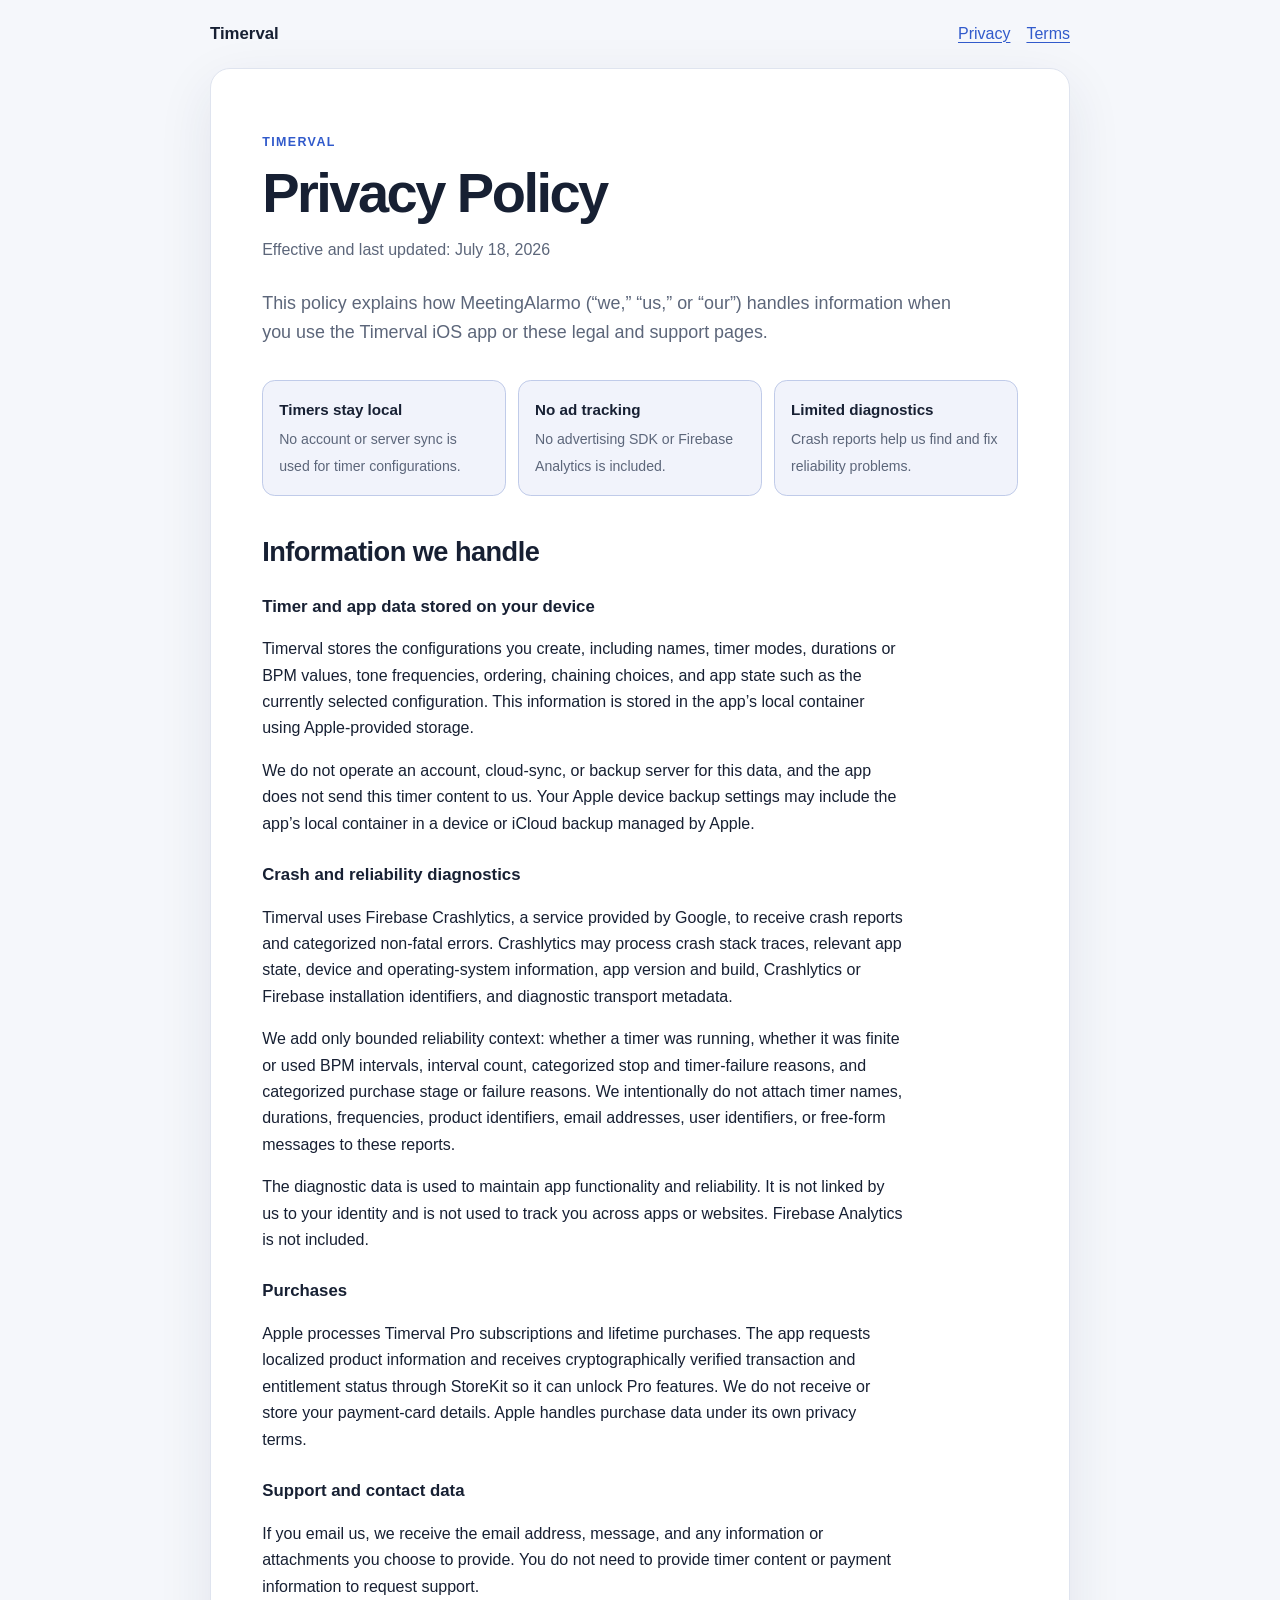
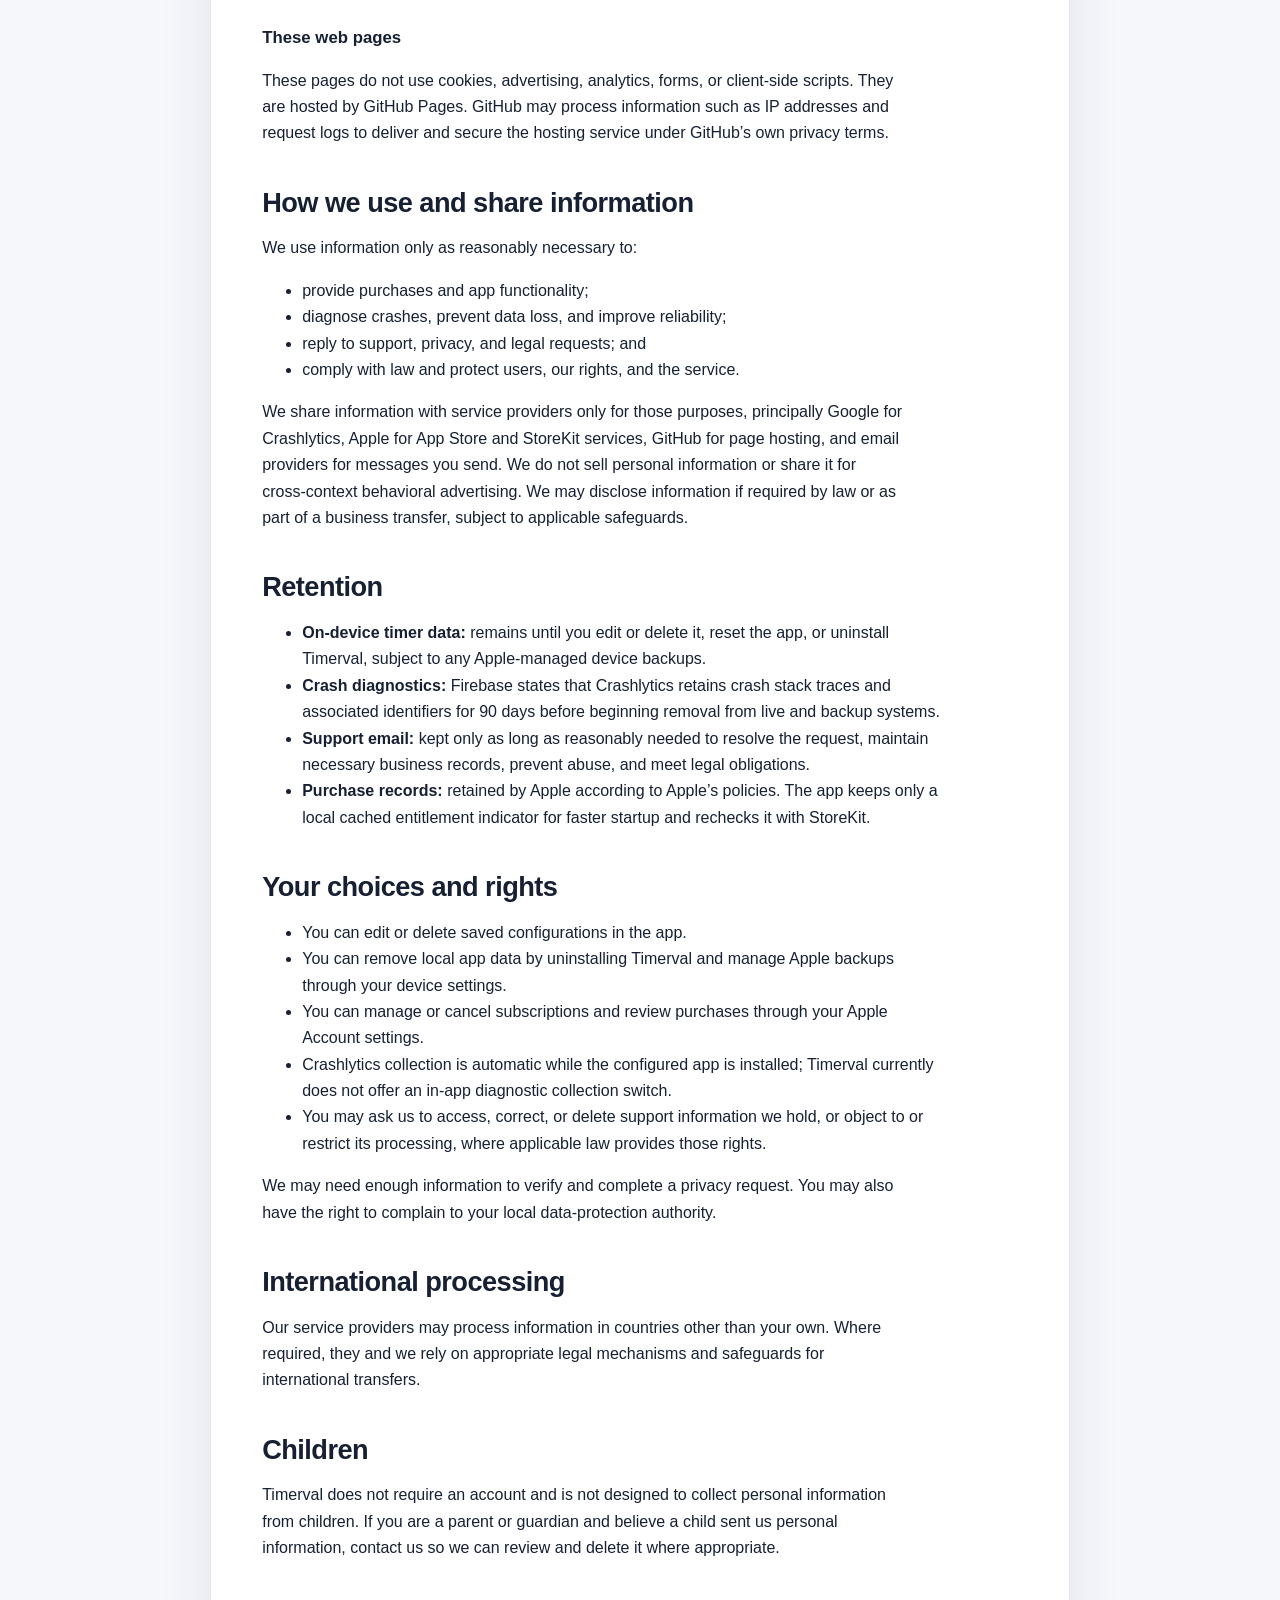
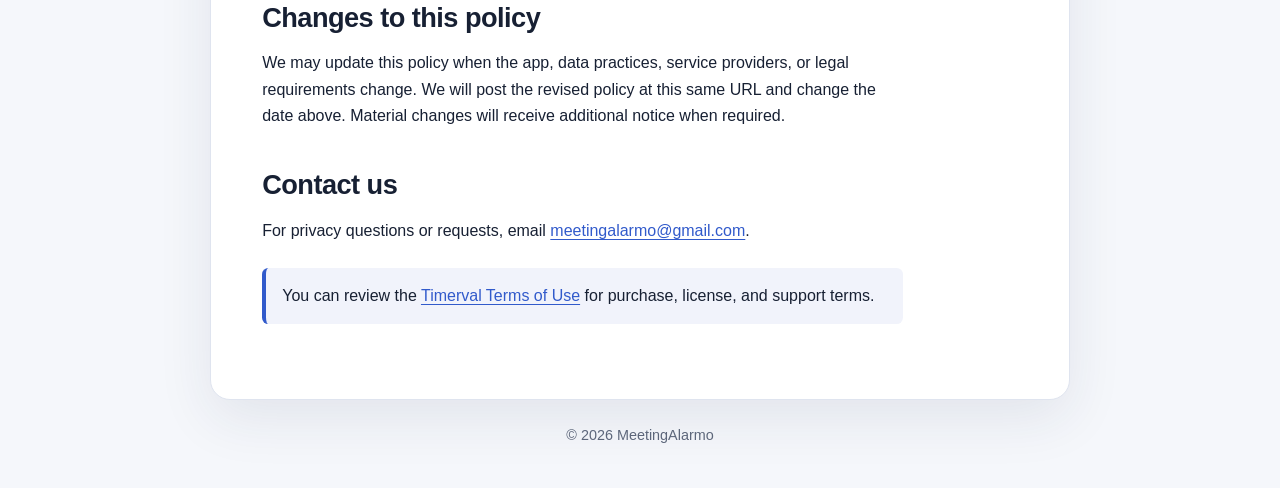
==== docs/privacy/index.html @ 25ffd386 "Publish Timerval legal pages" ====
<!doctype html>
<html lang="en">
    <head>
        <meta charset="utf-8">
        <meta name="viewport" content="width=device-width, initial-scale=1">
        <meta name="description" content="Privacy Policy for the Timerval interval timer app.">
        <link rel="canonical" href="https://meetingalarmo.github.io/privacy/">
        <link rel="stylesheet" href="../assets/legal.css">
        <title>Privacy Policy — Timerval</title>
    </head>
    <body>
        <header class="site-header">
            <a class="brand" href="../">Timerval</a>
            <nav class="site-nav" aria-label="Legal documents">
                <a href="./" aria-current="page">Privacy</a>
                <a href="../terms/">Terms</a>
            </nav>
        </header>

        <main>
            <p class="eyebrow">Timerval</p>
            <h1>Privacy Policy</h1>
            <p class="updated">Effective and last updated: July 18, 2026</p>
            <p class="lede">
                This policy explains how MeetingAlarmo (“we,” “us,” or “our”)
                handles information when you use the Timerval iOS app or these
                legal and support pages.
            </p>

            <div class="summary" aria-label="Privacy summary">
                <div>
                    <strong>Timers stay local</strong>
                    <span>No account or server sync is used for timer configurations.</span>
                </div>
                <div>
                    <strong>No ad tracking</strong>
                    <span>No advertising SDK or Firebase Analytics is included.</span>
                </div>
                <div>
                    <strong>Limited diagnostics</strong>
                    <span>Crash reports help us find and fix reliability problems.</span>
                </div>
            </div>

            <h2 id="data-we-handle">Information we handle</h2>

            <h3 id="on-device-data">Timer and app data stored on your device</h3>
            <p>
                Timerval stores the configurations you create, including names,
                timer modes, durations or BPM values, tone frequencies, ordering,
                chaining choices, and app state such as the currently selected
                configuration. This information is stored in the app’s local
                container using Apple-provided storage.
            </p>
            <p>
                We do not operate an account, cloud-sync, or backup server for
                this data, and the app does not send this timer content to us.
                Your Apple device backup settings may include the app’s local
                container in a device or iCloud backup managed by Apple.
            </p>

            <h3 id="diagnostics">Crash and reliability diagnostics</h3>
            <p>
                Timerval uses Firebase Crashlytics, a service provided by Google,
                to receive crash reports and categorized non-fatal errors.
                Crashlytics may process crash stack traces, relevant app state,
                device and operating-system information, app version and build,
                Crashlytics or Firebase installation identifiers, and diagnostic
                transport metadata.
            </p>
            <p>
                We add only bounded reliability context: whether a timer was
                running, whether it was finite or used BPM intervals, interval
                count, categorized stop and timer-failure reasons, and categorized
                purchase stage or failure reasons. We intentionally do not attach
                timer names, durations, frequencies, product identifiers, email
                addresses, user identifiers, or free-form messages to these
                reports.
            </p>
            <p>
                The diagnostic data is used to maintain app functionality and
                reliability. It is not linked by us to your identity and is not
                used to track you across apps or websites. Firebase Analytics is
                not included.
            </p>

            <h3 id="purchases">Purchases</h3>
            <p>
                Apple processes Timerval Pro subscriptions and lifetime purchases.
                The app requests localized product information and receives
                cryptographically verified transaction and entitlement status
                through StoreKit so it can unlock Pro features. We do not receive
                or store your payment-card details. Apple handles purchase data
                under its own privacy terms.
            </p>

            <h3 id="contact">Support and contact data</h3>
            <p>
                If you email us, we receive the email address, message, and any
                information or attachments you choose to provide. You do not need
                to provide timer content or payment information to request support.
            </p>

            <h3 id="website">These web pages</h3>
            <p>
                These pages do not use cookies, advertising, analytics, forms, or
                client-side scripts. They are hosted by GitHub Pages. GitHub may
                process information such as IP addresses and request logs to
                deliver and secure the hosting service under GitHub’s own privacy
                terms.
            </p>

            <h2 id="use-and-sharing">How we use and share information</h2>
            <p>We use information only as reasonably necessary to:</p>
            <ul>
                <li>provide purchases and app functionality;</li>
                <li>diagnose crashes, prevent data loss, and improve reliability;</li>
                <li>reply to support, privacy, and legal requests; and</li>
                <li>comply with law and protect users, our rights, and the service.</li>
            </ul>
            <p>
                We share information with service providers only for those
                purposes, principally Google for Crashlytics, Apple for App Store
                and StoreKit services, GitHub for page hosting, and email
                providers for messages you send. We do not sell personal
                information or share it for cross-context behavioral advertising.
                We may disclose information if required by law or as part of a
                business transfer, subject to applicable safeguards.
            </p>

            <h2 id="retention">Retention</h2>
            <ul>
                <li>
                    <strong>On-device timer data:</strong> remains until you edit
                    or delete it, reset the app, or uninstall Timerval, subject to
                    any Apple-managed device backups.
                </li>
                <li>
                    <strong>Crash diagnostics:</strong> Firebase states that
                    Crashlytics retains crash stack traces and associated
                    identifiers for 90 days before beginning removal from live
                    and backup systems.
                </li>
                <li>
                    <strong>Support email:</strong> kept only as long as reasonably
                    needed to resolve the request, maintain necessary business
                    records, prevent abuse, and meet legal obligations.
                </li>
                <li>
                    <strong>Purchase records:</strong> retained by Apple according
                    to Apple’s policies. The app keeps only a local cached
                    entitlement indicator for faster startup and rechecks it with
                    StoreKit.
                </li>
            </ul>

            <h2 id="choices">Your choices and rights</h2>
            <ul>
                <li>You can edit or delete saved configurations in the app.</li>
                <li>
                    You can remove local app data by uninstalling Timerval and
                    manage Apple backups through your device settings.
                </li>
                <li>
                    You can manage or cancel subscriptions and review purchases
                    through your Apple Account settings.
                </li>
                <li>
                    Crashlytics collection is automatic while the configured app
                    is installed; Timerval currently does not offer an in-app
                    diagnostic collection switch.
                </li>
                <li>
                    You may ask us to access, correct, or delete support
                    information we hold, or object to or restrict its processing,
                    where applicable law provides those rights.
                </li>
            </ul>
            <p>
                We may need enough information to verify and complete a privacy
                request. You may also have the right to complain to your local
                data-protection authority.
            </p>

            <h2 id="international">International processing</h2>
            <p>
                Our service providers may process information in countries other
                than your own. Where required, they and we rely on appropriate
                legal mechanisms and safeguards for international transfers.
            </p>

            <h2 id="children">Children</h2>
            <p>
                Timerval does not require an account and is not designed to
                collect personal information from children. If you are a parent
                or guardian and believe a child sent us personal information,
                contact us so we can review and delete it where appropriate.
            </p>

            <h2 id="changes">Changes to this policy</h2>
            <p>
                We may update this policy when the app, data practices, service
                providers, or legal requirements change. We will post the revised
                policy at this same URL and change the date above. Material
                changes will receive additional notice when required.
            </p>

            <h2 id="contact-us">Contact us</h2>
            <p>
                For privacy questions or requests, email
                <a href="mailto:meetingalarmo@gmail.com?subject=Timerval%20Privacy">meetingalarmo@gmail.com</a>.
            </p>

            <p class="callout">
                You can review the <a href="../terms/">Timerval Terms of Use</a>
                for purchase, license, and support terms.
            </p>
        </main>

        <footer class="site-footer">
            © 2026 MeetingAlarmo
        </footer>
    </body>
</html>
---- docs/assets/legal.css ----
:root {
    color-scheme: light dark;
    --background: #f5f7fb;
    --surface: #ffffff;
    --text: #172033;
    --muted: #5c667a;
    --accent: #315acb;
    --border: #dfe4ef;
    --shadow: 0 18px 55px rgba(28, 42, 74, 0.09);
    font-family:
        Inter, ui-sans-serif, -apple-system, BlinkMacSystemFont, "Segoe UI",
        sans-serif;
}

* {
    box-sizing: border-box;
}

html {
    scroll-behavior: smooth;
}

body {
    background: var(--background);
    color: var(--text);
    line-height: 1.65;
    margin: 0;
}

a {
    color: var(--accent);
    text-decoration-thickness: 0.08em;
    text-underline-offset: 0.16em;
}

a:hover {
    text-decoration-thickness: 0.14em;
}

a:focus-visible {
    border-radius: 0.2rem;
    outline: 3px solid color-mix(in srgb, var(--accent) 45%, transparent);
    outline-offset: 3px;
}

.site-header,
.site-footer,
main {
    margin-inline: auto;
    max-width: 860px;
    width: calc(100% - 2rem);
}

.site-header {
    align-items: center;
    display: flex;
    justify-content: space-between;
    padding-block: 1.25rem;
}

.brand {
    color: var(--text);
    font-size: 1.05rem;
    font-weight: 750;
    text-decoration: none;
}

.site-nav {
    display: flex;
    flex-wrap: wrap;
    gap: 1rem;
}

main {
    background: var(--surface);
    border: 1px solid var(--border);
    border-radius: 1.25rem;
    box-shadow: var(--shadow);
    padding: clamp(1.35rem, 4vw, 3.5rem);
}

.eyebrow {
    color: var(--accent);
    font-size: 0.78rem;
    font-weight: 750;
    letter-spacing: 0.11em;
    margin-bottom: 0.35rem;
    text-transform: uppercase;
}

h1,
h2 {
    line-height: 1.2;
}

h1 {
    font-size: clamp(2rem, 7vw, 3.5rem);
    letter-spacing: -0.045em;
    margin: 0;
}

h2 {
    font-size: clamp(1.3rem, 4vw, 1.7rem);
    letter-spacing: -0.02em;
    margin: 2.5rem 0 0.6rem;
    scroll-margin-top: 1rem;
}

h3 {
    font-size: 1.05rem;
    margin: 1.5rem 0 0.35rem;
}

p,
li {
    max-width: 72ch;
}

.updated,
.lede,
.muted {
    color: var(--muted);
}

.updated {
    margin-top: 0.7rem;
}

.lede {
    font-size: 1.12rem;
    margin: 1.6rem 0 0;
}

.summary {
    display: grid;
    gap: 0.75rem;
    grid-template-columns: repeat(3, 1fr);
    margin: 2rem 0;
}

.summary div {
    background: color-mix(in srgb, var(--accent) 7%, var(--surface));
    border: 1px solid color-mix(in srgb, var(--accent) 18%, var(--border));
    border-radius: 0.8rem;
    padding: 1rem;
}

.summary strong {
    display: block;
    font-size: 0.95rem;
    margin-bottom: 0.25rem;
}

.summary span {
    color: var(--muted);
    font-size: 0.88rem;
}

table {
    border-collapse: collapse;
    display: block;
    margin: 1rem 0;
    overflow-x: auto;
    width: 100%;
}

th,
td {
    border-bottom: 1px solid var(--border);
    min-width: 10rem;
    padding: 0.8rem;
    text-align: left;
    vertical-align: top;
}

th {
    font-size: 0.88rem;
}

.callout {
    background: color-mix(in srgb, var(--accent) 7%, var(--surface));
    border-left: 4px solid var(--accent);
    border-radius: 0.4rem;
    margin: 1.5rem 0;
    padding: 0.9rem 1rem;
}

.site-footer {
    color: var(--muted);
    font-size: 0.9rem;
    padding-block: 1.5rem 2.5rem;
    text-align: center;
}

.document-cards {
    display: grid;
    gap: 1rem;
    grid-template-columns: repeat(2, 1fr);
    margin-top: 2rem;
}

.document-card {
    border: 1px solid var(--border);
    border-radius: 0.9rem;
    color: var(--text);
    display: block;
    padding: 1.25rem;
    text-decoration: none;
}

.document-card:hover {
    border-color: var(--accent);
}

.document-card strong {
    display: block;
    font-size: 1.1rem;
    margin-bottom: 0.25rem;
}

.document-card span {
    color: var(--muted);
}

@media (max-width: 650px) {
    .site-header {
        align-items: flex-start;
        flex-direction: column;
        gap: 0.7rem;
    }

    .summary,
    .document-cards {
        grid-template-columns: 1fr;
    }

    th,
    td {
        min-width: 12rem;
    }
}

@media (prefers-color-scheme: dark) {
    :root {
        --background: #0d1220;
        --surface: #151c2d;
        --text: #edf1fa;
        --muted: #adb7ca;
        --accent: #91adff;
        --border: #2c3650;
        --shadow: 0 18px 55px rgba(0, 0, 0, 0.28);
    }
}

@media (prefers-reduced-motion: reduce) {
    html {
        scroll-behavior: auto;
    }
}
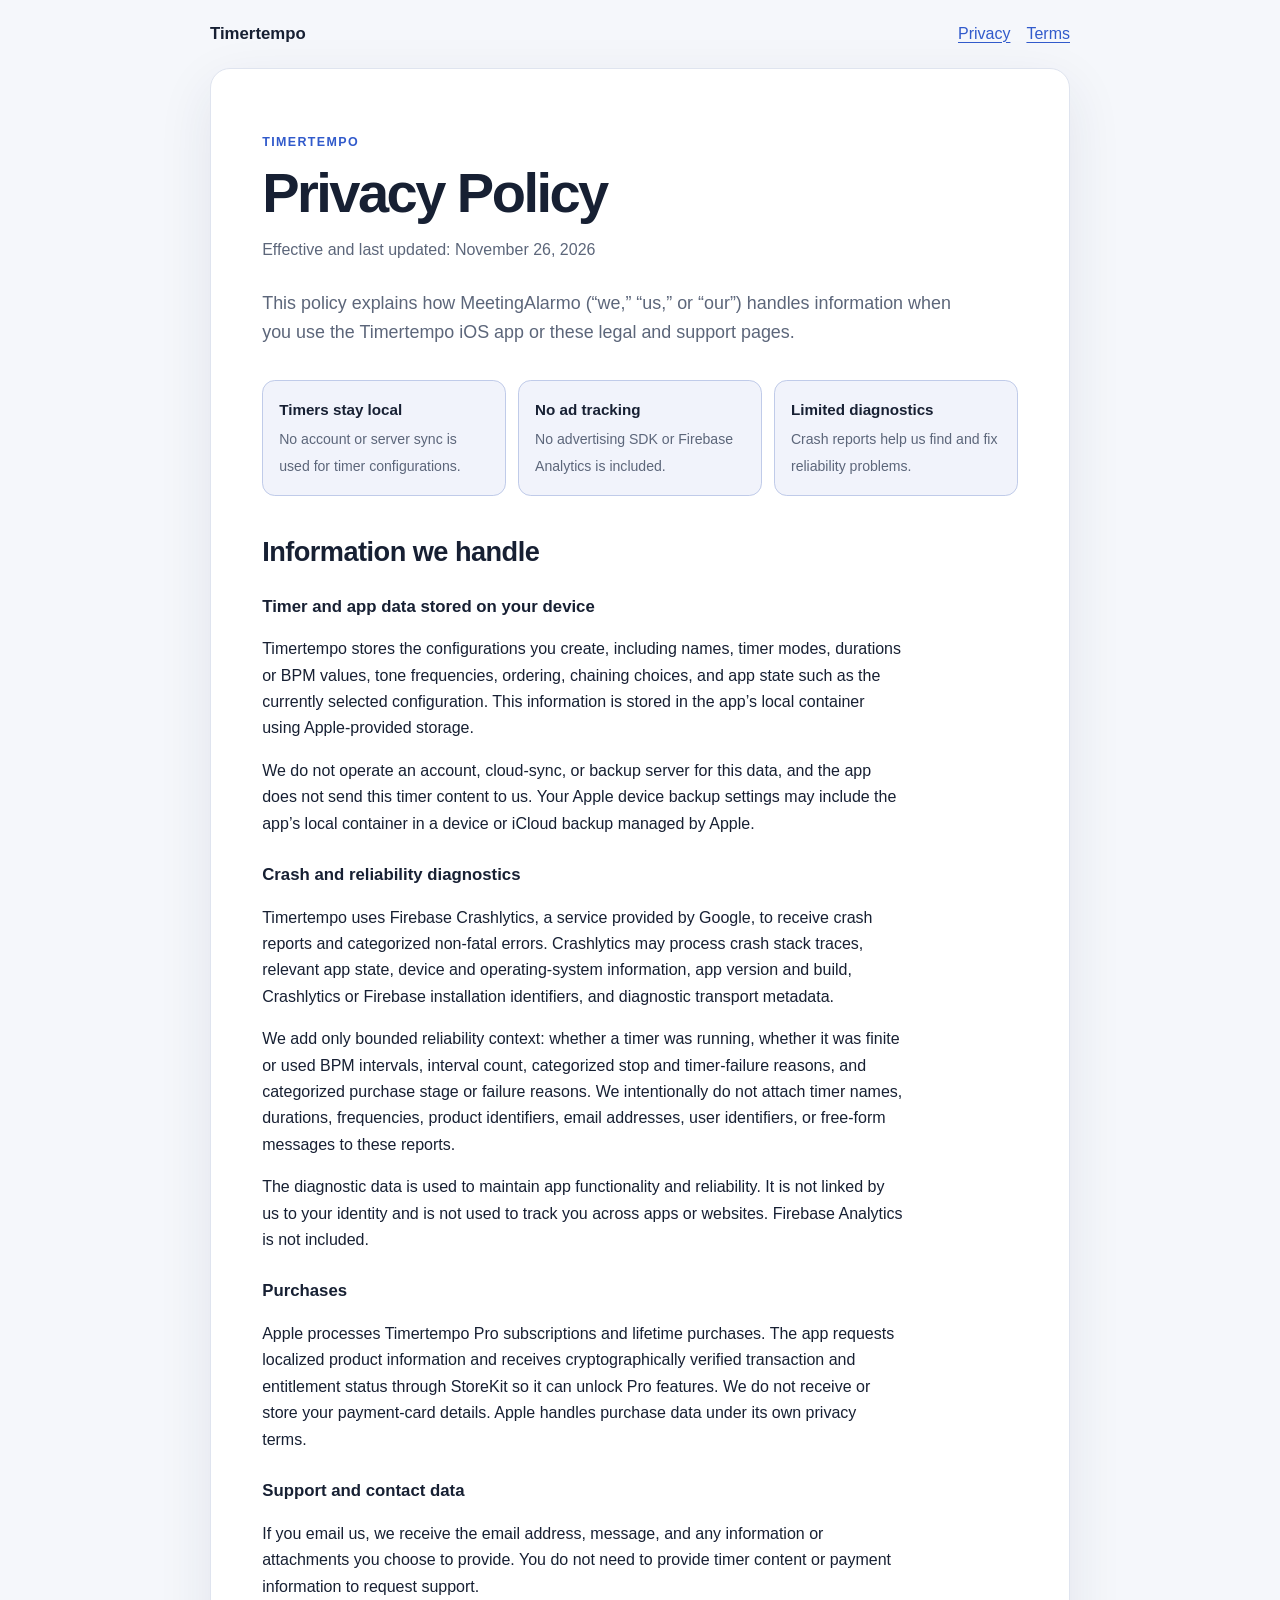
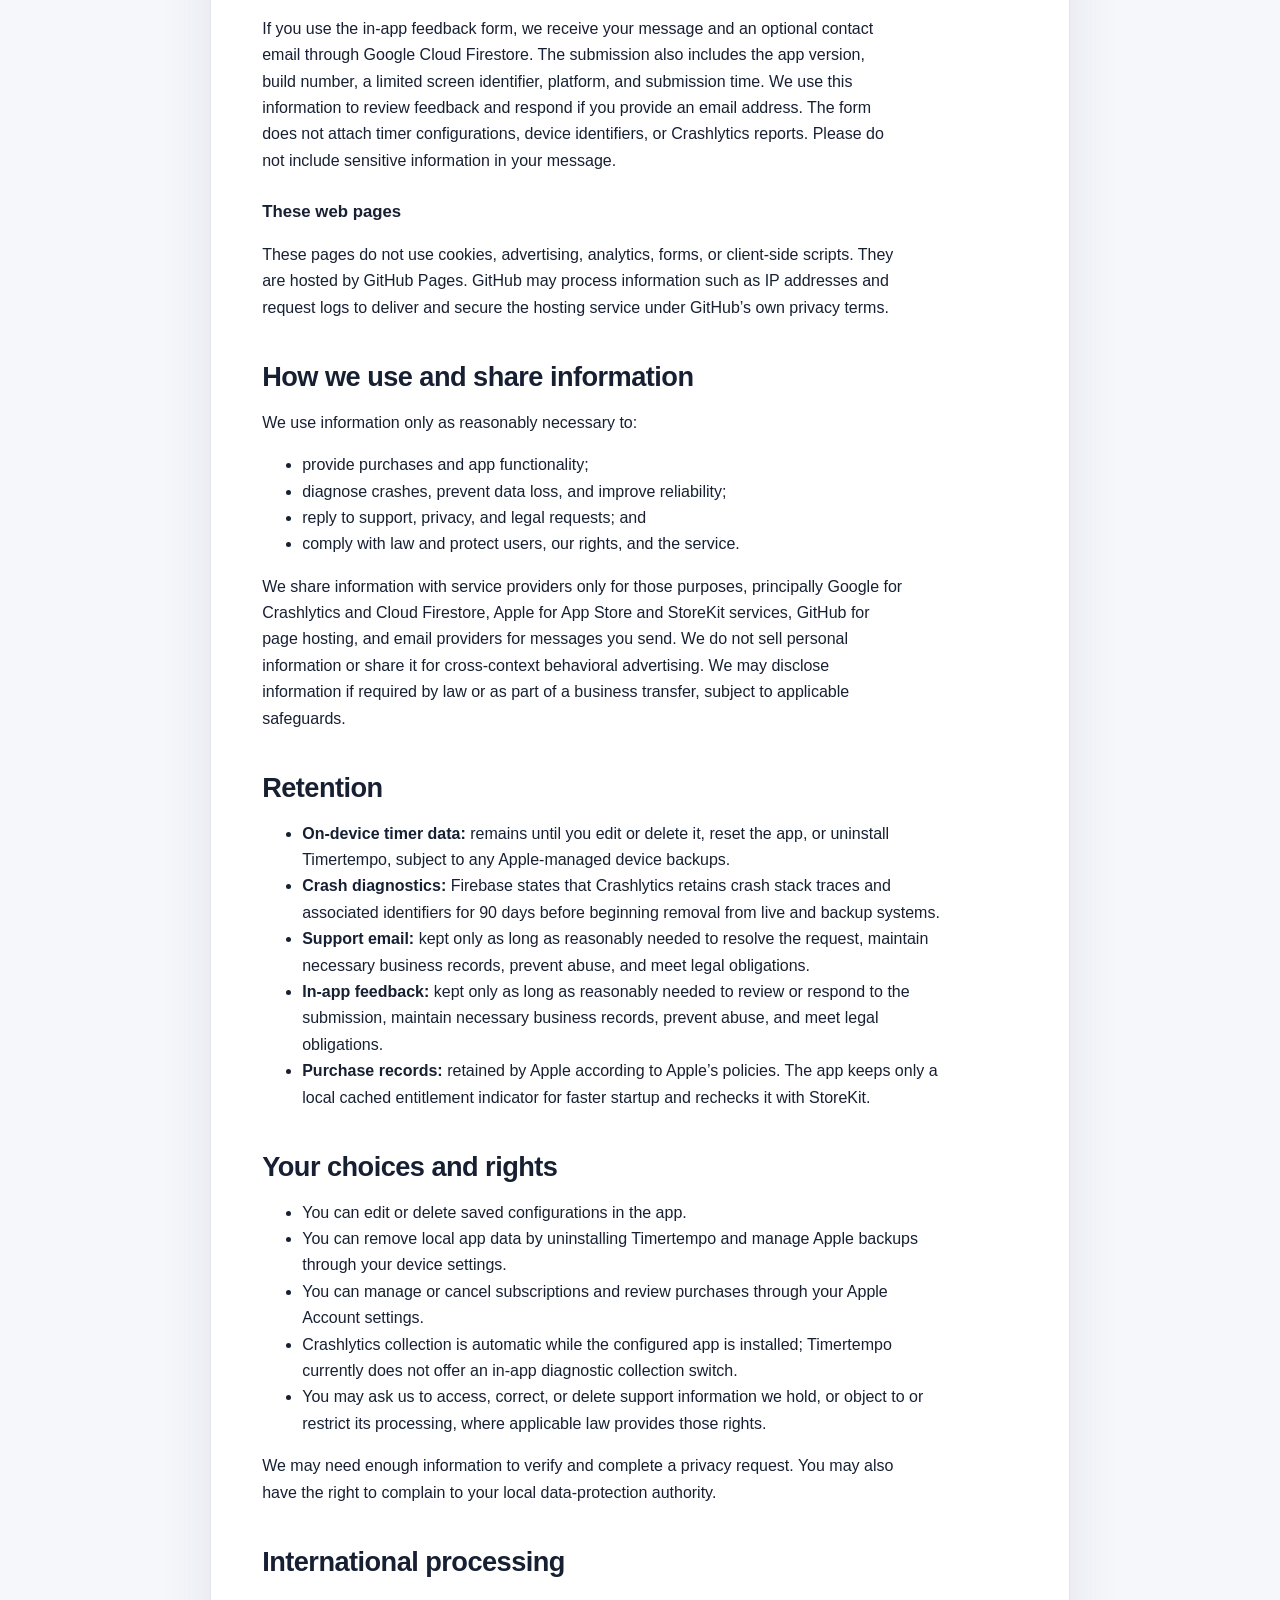
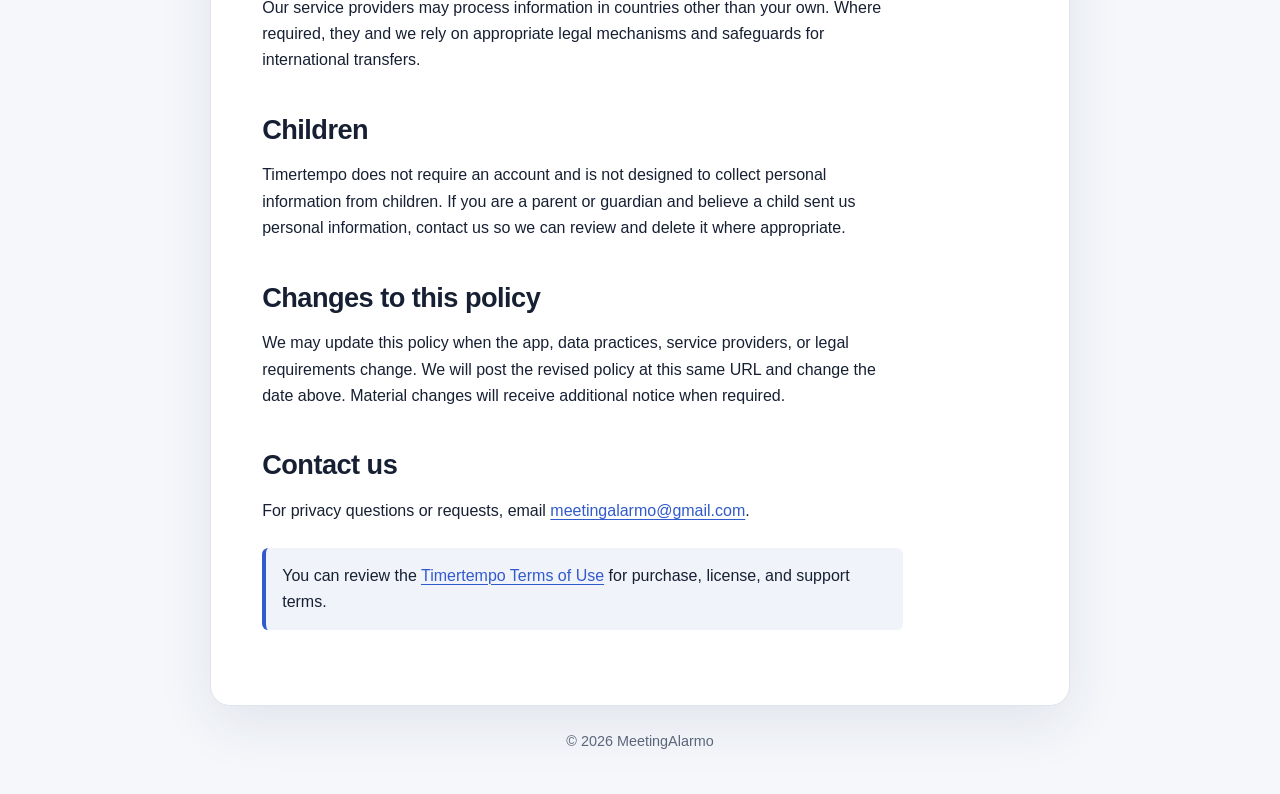
==== commit 987d2f07: "Rename legal site to Timertempo and disclose in-app feedback" ====
--- a/docs/privacy/index.html
+++ b/docs/privacy/index.html
@@ -3,14 +3,14 @@
     <head>
         <meta charset="utf-8">
         <meta name="viewport" content="width=device-width, initial-scale=1">
-        <meta name="description" content="Privacy Policy for the Timerval interval timer app.">
+        <meta name="description" content="Privacy Policy for the Timertempo interval timer app.">
         <link rel="canonical" href="https://meetingalarmo.github.io/privacy/">
         <link rel="stylesheet" href="../assets/legal.css">
-        <title>Privacy Policy — Timerval</title>
+        <title>Privacy Policy — Timertempo</title>
     </head>
     <body>
         <header class="site-header">
-            <a class="brand" href="../">Timerval</a>
+            <a class="brand" href="../">Timertempo</a>
             <nav class="site-nav" aria-label="Legal documents">
                 <a href="./" aria-current="page">Privacy</a>
                 <a href="../terms/">Terms</a>
@@ -18,12 +18,12 @@
         </header>
 
         <main>
-            <p class="eyebrow">Timerval</p>
+            <p class="eyebrow">Timertempo</p>
             <h1>Privacy Policy</h1>
-            <p class="updated">Effective and last updated: July 18, 2026</p>
+            <p class="updated">Effective and last updated: November 26, 2026</p>
             <p class="lede">
                 This policy explains how MeetingAlarmo (“we,” “us,” or “our”)
-                handles information when you use the Timerval iOS app or these
+                handles information when you use the Timertempo iOS app or these
                 legal and support pages.
             </p>
 
@@ -46,7 +46,7 @@
 
             <h3 id="on-device-data">Timer and app data stored on your device</h3>
             <p>
-                Timerval stores the configurations you create, including names,
+                Timertempo stores the configurations you create, including names,
                 timer modes, durations or BPM values, tone frequencies, ordering,
                 chaining choices, and app state such as the currently selected
                 configuration. This information is stored in the app’s local
@@ -61,7 +61,7 @@
 
             <h3 id="diagnostics">Crash and reliability diagnostics</h3>
             <p>
-                Timerval uses Firebase Crashlytics, a service provided by Google,
+                Timertempo uses Firebase Crashlytics, a service provided by Google,
                 to receive crash reports and categorized non-fatal errors.
                 Crashlytics may process crash stack traces, relevant app state,
                 device and operating-system information, app version and build,
@@ -86,7 +86,7 @@
 
             <h3 id="purchases">Purchases</h3>
             <p>
-                Apple processes Timerval Pro subscriptions and lifetime purchases.
+                Apple processes Timertempo Pro subscriptions and lifetime purchases.
                 The app requests localized product information and receives
                 cryptographically verified transaction and entitlement status
                 through StoreKit so it can unlock Pro features. We do not receive
@@ -99,6 +99,16 @@
                 If you email us, we receive the email address, message, and any
                 information or attachments you choose to provide. You do not need
                 to provide timer content or payment information to request support.
+            </p>
+            <p>
+                If you use the in-app feedback form, we receive your message and
+                an optional contact email through Google Cloud Firestore. The
+                submission also includes the app version, build number, a limited
+                screen identifier, platform, and submission time. We use this
+                information to review feedback and respond if you provide an
+                email address. The form does not attach timer configurations,
+                device identifiers, or Crashlytics reports. Please do not include
+                sensitive information in your message.
             </p>
 
             <h3 id="website">These web pages</h3>
@@ -120,10 +130,11 @@
             </ul>
             <p>
                 We share information with service providers only for those
-                purposes, principally Google for Crashlytics, Apple for App Store
-                and StoreKit services, GitHub for page hosting, and email
-                providers for messages you send. We do not sell personal
-                information or share it for cross-context behavioral advertising.
+                purposes, principally Google for Crashlytics and Cloud Firestore,
+                Apple for App Store and StoreKit services, GitHub for page
+                hosting, and email providers for messages you send. We do not
+                sell personal information or share it for cross-context
+                behavioral advertising.
                 We may disclose information if required by law or as part of a
                 business transfer, subject to applicable safeguards.
             </p>
@@ -132,7 +143,7 @@
             <ul>
                 <li>
                     <strong>On-device timer data:</strong> remains until you edit
-                    or delete it, reset the app, or uninstall Timerval, subject to
+                    or delete it, reset the app, or uninstall Timertempo, subject to
                     any Apple-managed device backups.
                 </li>
                 <li>
@@ -147,6 +158,12 @@
                     records, prevent abuse, and meet legal obligations.
                 </li>
                 <li>
+                    <strong>In-app feedback:</strong> kept only as long as reasonably
+                    needed to review or respond to the submission, maintain
+                    necessary business records, prevent abuse, and meet legal
+                    obligations.
+                </li>
+                <li>
                     <strong>Purchase records:</strong> retained by Apple according
                     to Apple’s policies. The app keeps only a local cached
                     entitlement indicator for faster startup and rechecks it with
@@ -158,7 +175,7 @@
             <ul>
                 <li>You can edit or delete saved configurations in the app.</li>
                 <li>
-                    You can remove local app data by uninstalling Timerval and
+                    You can remove local app data by uninstalling Timertempo and
                     manage Apple backups through your device settings.
                 </li>
                 <li>
@@ -167,7 +184,7 @@
                 </li>
                 <li>
                     Crashlytics collection is automatic while the configured app
-                    is installed; Timerval currently does not offer an in-app
+                    is installed; Timertempo currently does not offer an in-app
                     diagnostic collection switch.
                 </li>
                 <li>
@@ -191,7 +208,7 @@
 
             <h2 id="children">Children</h2>
             <p>
-                Timerval does not require an account and is not designed to
+                Timertempo does not require an account and is not designed to
                 collect personal information from children. If you are a parent
                 or guardian and believe a child sent us personal information,
                 contact us so we can review and delete it where appropriate.
@@ -208,11 +225,11 @@
             <h2 id="contact-us">Contact us</h2>
             <p>
                 For privacy questions or requests, email
-                <a href="mailto:meetingalarmo@gmail.com?subject=Timerval%20Privacy">meetingalarmo@gmail.com</a>.
+                <a href="mailto:meetingalarmo@gmail.com?subject=Timertempo%20Privacy">meetingalarmo@gmail.com</a>.
             </p>
 
             <p class="callout">
-                You can review the <a href="../terms/">Timerval Terms of Use</a>
+                You can review the <a href="../terms/">Timertempo Terms of Use</a>
                 for purchase, license, and support terms.
             </p>
         </main>
